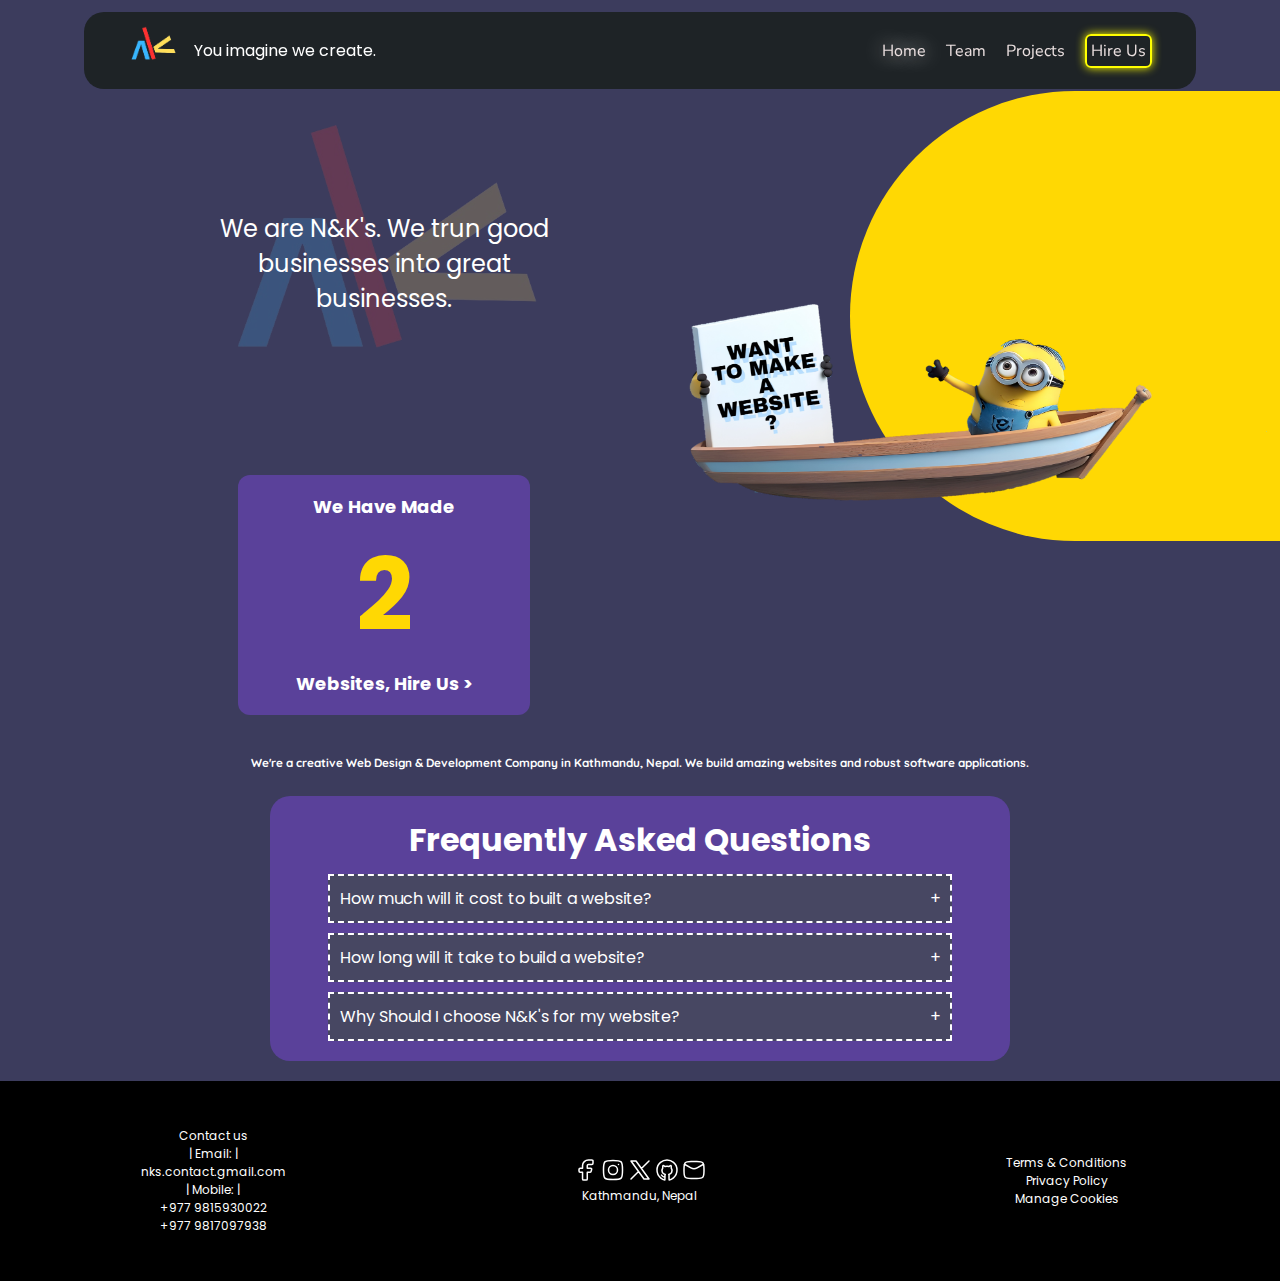
==== index.html @ 17c5c802 "Add files via upload" ====
<!DOCTYPE html>
<html lang="en">

<head>
    <title>N&K's</title>
    <meta charset="UTF-8">
    <meta name="viewport" content="width=device-width, initial-scale=1.0">
    <link rel="shortcut icon" href="Images/logo.png" type="image/x-icon">
    <link rel="stylesheet" href="style.css">
</head>

<body>
    <nav>
        <div class="logo">
            <div>
                <img src="Images/logo.png" alt="NIK's">
            </div>
            <div>
                You imagine we create.
            </div>
        </div>
        <div class="nav-icons">
            <ul>
                <li class="active"><a href="index.html">Home</a></li>
                <li><a href="team.html">Team</a></li>
                <li><a href="projects.html">Projects</a></li>
                <li class="highlight"><a href="hire.html">Hire Us</a></li>
            </ul>
        </div>

        <div class="mobile_icons_responsive">
            <ul>
                <li id="home_mbl" onclick="showContent(1)"><svg xmlns="http://www.w3.org/2000/svg" width="24"
                        height="24" viewBox="0 0 24 24" fill="none">
                        <path d="M12 17H12.009" stroke="#ffffff" stroke-width="1.5" stroke-linecap="round"
                            stroke-linejoin="round" />
                        <path
                            d="M20 8.5V13.5C20 17.2712 20 19.1569 18.8284 20.3284C17.6569 21.5 15.7712 21.5 12 21.5C8.22876 21.5 6.34315 21.5 5.17157 20.3284C4 19.1569 4 17.2712 4 13.5V8.5"
                            stroke="#ffffff" stroke-width="1.5" />
                        <path
                            d="M22 10.5L17.6569 6.33548C14.9902 3.77849 13.6569 2.5 12 2.5C10.3431 2.5 9.00981 3.77849 6.34315 6.33548L2 10.5"
                            stroke="#ffffff" stroke-width="1.5" stroke-linecap="round" />
                    </svg>
                    <p id="content1" class="content active">Home</p>
                </li>
                <li id="projects_mbl" onclick="showContent(3)"><svg xmlns="http://www.w3.org/2000/svg" width="24"
                        height="24" viewBox="0 0 24 24" fill="none">
                        <path
                            d="M10 12.3333C10 12.0233 10 11.8683 10.0341 11.7412C10.1265 11.3961 10.3961 11.1265 10.7412 11.0341C10.8683 11 11.0233 11 11.3333 11H12.6667C12.9767 11 13.1317 11 13.2588 11.0341C13.6039 11.1265 13.8735 11.3961 13.9659 11.7412C14 11.8683 14 12.0233 14 12.3333V13C14 14.1046 13.1046 15 12 15C10.8954 15 10 14.1046 10 13V12.3333Z"
                            stroke="#ffffff" stroke-width="1.5" stroke-linecap="round" stroke-linejoin="round" />
                        <path
                            d="M13.8016 13C14.1132 12.9095 14.4666 12.8005 14.88 12.673L19.0512 11.3866C20.5358 10.9288 21.2624 10.131 21.4204 8.74977C21.4911 8.13198 21.5265 7.82308 21.4768 7.57022C21.3349 6.84864 20.7289 6.26354 19.9213 6.06839C19.6383 6 19.283 6 18.5724 6H5.42757C4.717 6 4.36172 6 4.07871 6.06839C3.27111 6.26354 2.6651 6.84864 2.52323 7.57022C2.47351 7.82308 2.50886 8.13198 2.57956 8.74977C2.73764 10.131 3.46424 10.9288 4.94882 11.3866L9.11996 12.673C9.53336 12.8005 9.88684 12.9095 10.1984 13"
                            stroke="#ffffff" stroke-width="1.5" />
                        <path
                            d="M3.46283 11L3.26658 13.1723C2.91481 17.0662 2.73892 19.0131 3.86734 20.2566C4.99576 21.5 6.93851 21.5 10.824 21.5H13.176C17.0615 21.5 19.0042 21.5 20.1327 20.2566C21.2611 19.0131 21.0852 17.0662 20.7334 13.1723L20.5372 11"
                            stroke="#ffffff" stroke-width="1.5" stroke-linecap="round" stroke-linejoin="round" />
                        <path
                            d="M15.5 5.5L15.4227 5.23509C15.0377 3.91505 14.8452 3.25503 14.3869 2.87752C13.9286 2.5 13.3199 2.5 12.1023 2.5H11.8977C10.6801 2.5 10.0714 2.5 9.61309 2.87752C9.15478 3.25503 8.96228 3.91505 8.57727 5.23509L8.5 5.5"
                            stroke="#ffffff" stroke-width="1.5" />
                    </svg>
                    <p id="content3" class="content">Projects</p>
                </li>
                <li id="team_mbl" onclick="showContent(2)"><svg xmlns="http://www.w3.org/2000/svg" width="24"
                        height="24" viewBox="0 0 24 24" fill="none">
                        <path
                            d="M20.774 18C21.5233 18 22.1193 17.5285 22.6545 16.8691C23.7499 15.5194 21.9513 14.4408 21.2654 13.9126C20.568 13.3756 19.7894 13.0714 19 13M18 11C19.3807 11 20.5 9.88071 20.5 8.5C20.5 7.11929 19.3807 6 18 6"
                            stroke="#ffffff" stroke-width="1.5" stroke-linecap="round" />
                        <path
                            d="M3.22596 18C2.47666 18 1.88067 17.5285 1.34555 16.8691C0.250089 15.5194 2.04867 14.4408 2.73465 13.9126C3.43197 13.3756 4.21058 13.0714 5 13M5.5 11C4.11929 11 3 9.88071 3 8.5C3 7.11929 4.11929 6 5.5 6"
                            stroke="#ffffff" stroke-width="1.5" stroke-linecap="round" />
                        <path
                            d="M8.0838 15.1112C7.06203 15.743 4.38299 17.0331 6.0147 18.6474C6.81178 19.436 7.69952 20 8.81563 20H15.1844C16.3005 20 17.1882 19.436 17.9853 18.6474C19.617 17.0331 16.938 15.743 15.9162 15.1112C13.5201 13.6296 10.4799 13.6296 8.0838 15.1112Z"
                            stroke="#ffffff" stroke-width="1.5" stroke-linecap="round" stroke-linejoin="round" />
                        <path
                            d="M15.5 7.5C15.5 9.433 13.933 11 12 11C10.067 11 8.5 9.433 8.5 7.5C8.5 5.567 10.067 4 12 4C13.933 4 15.5 5.567 15.5 7.5Z"
                            stroke="#ffffff" stroke-width="1.5" />
                    </svg>
                    <p id="content2" class="content">Team</p>
                </li>
                <li id="Hire_mbl" onclick="showContent(4)">
                    <p id="content4" class="content active">Hire Us</p>
                </li>
            </ul>
        </div>
    </nav>

    <div id="section1" class="section-1">
        <div class="left">
            <div class="left-1">
                <div class="watermark">
                    <img src="Images/logo.png" alt="#">
                </div>
                <div class="text-1">
                    We are N&K's. We trun good businesses into great businesses.
                </div>
            </div>
            <div class="left-2">

                <a href="hire.html">
                    <div class="client_count">
                        <h1>We Have Made</h1>
                        <div class="client_countdown">
                            <div class="Countdown">
                                <h3 id="counter">00</h3>
                                <h2>Websites, Hire Us ></h2>
                            </div>
                        </div>
                    </div>
                </a>
            </div>
        </div>
        <div class="right">
            <div class="minion-semicircle">
                <img class="image-fade active" src="Images/minions/question.png" alt="Image 1">
                <img class="image-fade" src="Images/minions/answer.png" alt="Image 2">
                <img class="image-fade" src="Images/minions/known.png" alt="Image 3">
                <img class="image-fade" src="Images/minions/hiii.png" alt="Image 4">
            </div>

        </div>
    </div>
    <div id="logo_description" class="logo_description">
        <h3>We're a creative Web Design & Development Company in Kathmandu, Nepal. We build amazing websites and robust
            software applications.</h3>
    </div>
    <div class="faq-container">
        <h1>Frequently Asked Questions</h1>
        <div class="faq-question" onclick="toggleAnswer('question1')"><span> How much will it cost to built a
                website?</span><span>+</span></div>
        <div class="faq-answer" id="question1-answer">After you decide to hire us, we will analyze the idea, create and
            present you with a design, and provide you with a suitable cost estimate. The amount could roughly range
            between NPR 2,000 up to NPR 10,000. However, the website hosting plan is not included in this amount. You
            will need to pay for the hosting on a monthly or yearly basis. The hosting cost may vary based on the type
            of domain and certain other factors. <a class="learn-more" href="hire.html">See more about cost and
                pricing.</a></div>

        <div class="faq-question" onclick="toggleAnswer('question2')"><span> How long will it take to build a
                website?</span><span>+</span></div>
        <div class="faq-answer" id="question2-answer">Firstly, we will communicate with you frequently to achieve the
            best design that fits your criteria and satisfies you. Then, we will begin building the website. The
            timeframe for completion may vary, taking anywhere from less than a week to a couple of weeks, depending on
            the size of the project. <a class="learn-more" href="hire.html">View a summary of the process.</a></div>

        <div class="faq-question" onclick="toggleAnswer('question3')"> <span>Why Should I choose N&K's for my
                website?</span> <span>+</span></div>
        <div class="faq-answer" id="question3-answer">Our primary goal is to make websites affordable for small
            businesses. We will never disappoint our clients regarding the price. This is what makes us distinctive in
            the crowd. We will give extra priority to small-scale businesses. <a class="learn-more" href="team.html">See
                more about our vision and goals .</a></div>
    </div>
    <!-- Popup container -->
    <div id="popup-container" class="popup">
        <div class="popup-content">
            <span class="close-btn" onclick="closePopup()">&times;</span>
            <div class="privacy_policy_popup">
                <h1>Privacy Policy for NK'S - Website Building Company</h1>
                <h2>Effective Date: February 1, 2024</h2>
                <h3>NK'S, a website building company owned by Krishav Koirala and Nishanta Poudel (referred to as "we,"
                    "our," or "us"), is committed to protecting the privacy of our users and clients. This Privacy
                    Policy
                    outlines how we collect, use, disclose, and safeguard your personal information when you visit our
                    website or use our services.</h3>
                <h2>Information We Collect:</h2>
                <h3>1) Personal Information: <br>

                    When you use our services, we may collect personal information, including but not limited to your
                    name,
                    email address, phone number, and billing details.
                    <br>
                    2) Usage Information: <br>

                    We may collect information about how you interact with our website, such as the pages visited, the
                    time
                    spent on each page, and the features used.
                    <br>
                    3) Cookies: <br>


                    Like many websites, we use cookies to enhance your browsing experience. Cookies are small data files
                    stored on your device that help us improve our services and customize your experience.
                </h3>
                <h2>How We Use Your Information:</h2>
                <h3>1) Service Delivery: <br>

                    We use your personal information to provide and improve our website building services, respond to
                    your
                    inquiries, and fulfill your requests. <br>
                    2) Communication:
                    <br>
                    We may use your contact information to communicate with you about our services, updates, and
                    promotional
                    offers. You can opt-out of these communications at any time.
                    <br>
                    3) Analytics:
                    <br>
                    We analyze usage data to better understand how our website and services are used, enabling us to
                    enhance
                    user experience and improve our offerings.
                </h3>
                <h2>Data Security:</h2>
                <h3>1) Security Measures:
                    <br>
                    We implement industry-standard security measures to protect your information from unauthorized
                    access,
                    disclosure, alteration, and destruction. <br>
                    2)Data Retention:
                    <br>
                    We retain your personal information only for as long as necessary to fulfill the purposes outlined
                    in
                    this Privacy Policy, unless a longer retention period is required or permitted by law.
                </h3>
                <h2>Contact Us: </h2>
                <h3>
                    If you have questions or concerns about our Privacy Policy, please contact us at
                    nishantapoudel.niks@gmail.com ||krishavkoirala.niks@gmail.com

                    By using our website or services, you agree to the terms outlined in this Privacy Policy.

                    Thank you for choosing NK'S for your website building needs.</h3>
            </div>
        </div>
    </div>
    <div class="footer">
        <div class="portion-1">
            <div class="portion-1-element-1 glow">
                Contact us
            </div>
            <div class="portion-1-element-2 glow">
                | Email: |
            </div>
            <div class="portion-1-element-3 glow">
                nks.contact.gmail.com
            </div>
            <div class="portion-1-element-4 glow">
                | Mobile: |
            </div>
            <div class="portion-1-element-5 glow">
                +977 9815930022
            </div>
            <div class="portion-1-element-6 glow">
                +977 9817097938
            </div>
        </div>
        <div class="portion-2">
            <div class="portion-2-logo">
                <a href="#"> <svg xmlns="http://www.w3.org/2000/svg" width="24" height="24" viewBox="0 0 24 24"
                        fill="none">
                        <path fill-rule="evenodd" clip-rule="evenodd"
                            d="M6.18182 10.3333C5.20406 10.3333 5 10.5252 5 11.4444V13.1111C5 14.0304 5.20406 14.2222 6.18182 14.2222H8.54545V20.8889C8.54545 21.8081 8.74951 22 9.72727 22H12.0909C13.0687 22 13.2727 21.8081 13.2727 20.8889V14.2222H15.9267C16.6683 14.2222 16.8594 14.0867 17.0631 13.4164L17.5696 11.7497C17.9185 10.6014 17.7035 10.3333 16.4332 10.3333H13.2727V7.55556C13.2727 6.94191 13.8018 6.44444 14.4545 6.44444H17.8182C18.7959 6.44444 19 6.25259 19 5.33333V3.11111C19 2.19185 18.7959 2 17.8182 2H14.4545C11.191 2 8.54545 4.48731 8.54545 7.55556V10.3333H6.18182Z"
                            stroke="#ffffff" stroke-width="1.5" stroke-linejoin="round" />
                    </svg></a>
                <a href="#"><svg xmlns="http://www.w3.org/2000/svg" width="24" height="24" viewBox="0 0 24 24"
                        fill="none">
                        <path
                            d="M2.5 12C2.5 7.52166 2.5 5.28249 3.89124 3.89124C5.28249 2.5 7.52166 2.5 12 2.5C16.4783 2.5 18.7175 2.5 20.1088 3.89124C21.5 5.28249 21.5 7.52166 21.5 12C21.5 16.4783 21.5 18.7175 20.1088 20.1088C18.7175 21.5 16.4783 21.5 12 21.5C7.52166 21.5 5.28249 21.5 3.89124 20.1088C2.5 18.7175 2.5 16.4783 2.5 12Z"
                            stroke="#ffffff" stroke-width="1.5" stroke-linejoin="round" />
                        <path
                            d="M16.5 12C16.5 14.4853 14.4853 16.5 12 16.5C9.51472 16.5 7.5 14.4853 7.5 12C7.5 9.51472 9.51472 7.5 12 7.5C14.4853 7.5 16.5 9.51472 16.5 12Z"
                            stroke="#ffffff" stroke-width="1.5" />
                        <path d="M17.5078 6.5L17.4988 6.5" stroke="#ffffff" stroke-width="1.5" stroke-linecap="round"
                            stroke-linejoin="round" />
                    </svg></a>
                <a href="#"><svg xmlns="http://www.w3.org/2000/svg" width="24" height="24" viewBox="0 0 24 24"
                        fill="none">
                        <path
                            d="M3 21L10.5484 13.4516M21 3L13.4516 10.5484M13.4516 10.5484L8 3H3L10.5484 13.4516M13.4516 10.5484L21 21H16L10.5484 13.4516"
                            stroke="#ffffff" stroke-width="1.5" stroke-linecap="round" stroke-linejoin="round" />
                    </svg></a>
                <a href="#"><svg xmlns="http://www.w3.org/2000/svg" width="24" height="24" viewBox="0 0 24 24"
                        fill="none">
                        <path
                            d="M6.51734 17.1132C6.91177 17.6905 8.10883 18.9228 9.74168 19.2333M9.86428 22C8.83582 21.8306 2 19.6057 2 12.0926C2 5.06329 8.0019 2 12.0008 2C15.9996 2 22 5.06329 22 12.0926C22 19.6057 15.1642 21.8306 14.1357 22C14.1357 22 13.9267 18.5826 14.0487 17.9969C14.1706 17.4113 13.7552 16.4688 13.7552 16.4688C14.7262 16.1055 16.2043 15.5847 16.7001 14.1874C17.0848 13.1032 17.3268 11.5288 16.2508 10.0489C16.2508 10.0489 16.5318 7.65809 15.9996 7.56548C15.4675 7.47287 13.8998 8.51192 13.8998 8.51192C13.4432 8.38248 12.4243 8.13476 12.0018 8.17939C11.5792 8.13476 10.5568 8.38248 10.1002 8.51192C10.1002 8.51192 8.53249 7.47287 8.00036 7.56548C7.46823 7.65809 7.74917 10.0489 7.74917 10.0489C6.67316 11.5288 6.91516 13.1032 7.2999 14.1874C7.79575 15.5847 9.27384 16.1055 10.2448 16.4688C10.2448 16.4688 9.82944 17.4113 9.95135 17.9969C10.0733 18.5826 9.86428 22 9.86428 22Z"
                            stroke="#ffffff" stroke-width="1.5" stroke-linecap="round" stroke-linejoin="round" />
                    </svg></a>
                <a href="#"><svg xmlns="http://www.w3.org/2000/svg" width="24" height="24" viewBox="0 0 24 24"
                        fill="none">
                        <path d="M2 6L8.91302 9.91697C11.4616 11.361 12.5384 11.361 15.087 9.91697L22 6"
                            stroke="#ffffff" stroke-width="1.5" stroke-linejoin="round" />
                        <path
                            d="M2.01577 13.4756C2.08114 16.5412 2.11383 18.0739 3.24496 19.2094C4.37608 20.3448 5.95033 20.3843 9.09883 20.4634C11.0393 20.5122 12.9607 20.5122 14.9012 20.4634C18.0497 20.3843 19.6239 20.3448 20.7551 19.2094C21.8862 18.0739 21.9189 16.5412 21.9842 13.4756C22.0053 12.4899 22.0053 11.5101 21.9842 10.5244C21.9189 7.45886 21.8862 5.92609 20.7551 4.79066C19.6239 3.65523 18.0497 3.61568 14.9012 3.53657C12.9607 3.48781 11.0393 3.48781 9.09882 3.53656C5.95033 3.61566 4.37608 3.65521 3.24495 4.79065C2.11382 5.92608 2.08114 7.45885 2.01576 10.5244C1.99474 11.5101 1.99475 12.4899 2.01577 13.4756Z"
                            stroke="#ffffff" stroke-width="1.5" stroke-linejoin="round" />
                    </svg></a>
            </div>
            <div class="portion-2-element-1 glow">
                Kathmandu, Nepal
            </div>
        </div>
        <div class="portion-3">
            <div class="portion-3-element-1 glow">
                <a onclick="openPopup()">Terms & Conditions</a>
            </div>
            <div class="portion-3-element-2 glow">
                <a onclick="openPopup()">Privacy Policy</a>
            </div>
            <div class="portion-3-element-5 glow">
                <a>Manage Cookies</a>
            </div>
        </div>
    </div>

</body>

</html>

<script src="script.js"></script>
---- style.css ----
@import url('https://fonts.googleapis.com/css2?family=Nunito:wght@500&family=Poor+Story&family=Poppins&display=swap');

@import url('https://fonts.googleapis.com/css2?family=Quicksand:wght@300&display=swap');
/* font-family: 'Quicksand', sans-serif; */

:root {
    --primary-color: rgb(30 35 38);
    --secondary-color: #3c3c5d;
    --primary-text-color: rgb(255, 255, 255);
    --secondary-text-color: rgb(235, 224, 224);
}

* {
    margin: 0;
    padding: 0;
}

/* Change the width and height of the scrollbar */
::-webkit-scrollbar {
    width: 10px;
    height: 5px;
}

/* Change the color and rounded corners of the scrollbar thumb */
::-webkit-scrollbar-thumb {
    background-color: var(--primary-color);
    border-radius: 5px;
    height: 10px;
}




body {
    background-color: var(--secondary-color);
    display: flex;
    flex-direction: column;
    justify-content: center;
    align-items: center;

}

nav {
    margin: auto;
    margin-top: 12px;
    width: 80vw;
    position: sticky;
    top: 1%;
    padding: 10px 44px;
    z-index: 100;
    border-radius: 20px;
    display: flex;
    align-items: center;
    justify-content: space-between;
    background-color: var(--primary-color);
    color: var(--primary-text-color);

}

.active a {
    text-shadow: 0 0 20px rgb(255, 255, 255);

}

.highlight {
    border: 2px solid yellow;
    padding: 4px;
    border-radius: 6px;
    box-shadow: 0 0 10px yellow;
}

.highlight:hover {
    text-shadow: 0 0 20px yellow;
}

#Hire_mbl{
    color: yellow;
}

.nav-icons ul {
    display: flex;
    align-items: center;
    gap: 20px;
}

.nav-icons ul li a {
    list-style: none;
    font-family: 'Nunito', sans-serif;
    text-decoration: none;
    color: var(--secondary-text-color);
}

.nav-icons ul li {
    list-style: none;
}

.nav-icons ul li a:hover {
    color: rgb(255, 255, 255);
    cursor: pointer;
    text-shadow: 0 0 20px rgb(255, 255, 255);
    transition: .5s;
}



.logo img {
    height: 50px;
    pointer-events: none;
    user-select: none;
    -moz-user-select: none;
    -webkit-user-select: none;
    -ms-user-select: none;
}

.logo {
    display: flex;
    align-items: center;
    gap: 16px;
    font-family: 'Poppins', sans-serif;
    pointer-events: none;
    user-select: none;
    -moz-user-select: none;
    -webkit-user-select: none;
    -ms-user-select: none;
}


.mobile_icons_responsive {
    display: none;
    margin: auto;
}

.section-1 {
    width: 80vw;
    height: auto;
    margin: auto;
    margin-top: 2px;
    display: flex;
}

.left {
    width: 50%;
    gap: 40px;
    display: flex;
    flex-direction: column;
}

.left-1 {
    position: relative;
    display: flex;
    align-items: center;
    justify-content: center;
    margin: auto;
}

.left-1 .watermark img {
    height: 340px;
    filter: opacity(20%);
    pointer-events: none;
    user-select: none;
    -moz-user-select: none;
    -webkit-user-select: none;
    -ms-user-select: none;
}

.left-1 .text-1 {
    position: absolute;
    color: var(--primary-text-color);
    font-size: 24px;
    font-family: 'Poppins', sans-serif;
    text-align: center;
}

.left-2 {
    background-color: #5a419a;
    border-radius: 12px;
    height: auto;
    width: 50%;
    padding: 18px;
    display: flex;
    flex-direction: column;
    justify-content: center;
    text-align: center;
    align-items: center;
    margin: auto;
    margin-bottom: 20px;
    color: var(--primary-text-color);
    font-family: poppins;
}
.section-1 a {
    cursor: pointer;
    border: none;
    color: white;
    text-decoration: none;
}

.left-boxes {
    background-color: var(--primary-color);
    padding: 25px 70px;
    border-radius: 18px;

}

.left-2 .left-box-text-1 {
    display: flex;
    flex-direction: column;
    font-size: 28px;
}

.left-2 .left-box-text-2 {
    display: flex;
    align-items: center;
    justify-content: center;
    gap: 30px;
    font-size: 17px;
    cursor: pointer;
}

.left-2-box-1:hover {
    font-size: 17.5px;
    box-shadow: 0 0 16px rgb(255, 255, 255);
    /* text-shadow: 0 0 16px rgb(255, 255, 255); */
    transition: .5s;
}

.left-2-box-2:hover {
    font-size: 17.5px;
    box-shadow: 0 0 16px rgb(255, 255, 255);
    /* text-shadow: 0 0 16px rgb(255, 255, 255); */
    transition: .5s;
}

.right {
    width: 50%;
    height: auto;
}


.minion-semicircle {
    margin-left: 41%;
    width: 450px;
    height: 450px;
    background-color: #FFD803;
    border-radius: 50% 0 0% 50%;

}


.image-fade {
    position: absolute;
    top: 150px;
    right: 1%;
    width: 700px;
    opacity: 0;
    transition: opacity 1s ease-in-out;
    pointer-events: none;
    user-select: none;
    -moz-user-select: none;
    -webkit-user-select: none;
    -ms-user-select: none;
}

.image-fade.active {
    opacity: 1;
    pointer-events: none;
    user-select: none;
    -moz-user-select: none;
    -webkit-user-select: none;
    -ms-user-select: none;
}

.client_countdown {
    display: flex;
    flex-direction: row;
    text-align: center;
    gap: 50px;
    justify-content: center;
}

.client_count h1 {
    font-size: large;
}


.Countdown {
    color: white;
    font-family: poppins;
    text-align: center;
}

#counter {
    color: #FFD803;
    font-size: 100px;
}

.Countdown h2 {
    font-size: large;
}


.logo_description {
    margin-top: 20px;
    margin-bottom: 6px;
    color: white;
    font-family: 'Quicksand', sans-serif;
    font-size: 10px;
    align-items: center;
    text-align: center;
    display: block;
}

.popup {
    color: white;
    height: 90%;
    width: 90%;
    display: none;
    position: fixed;
    top: 50%;
    left: 50%;
    transform: translate(-50%, -50%);
    background-color: var(--primary-color);
    opacity: 0.9;
    padding: 20px;
    z-index: 999;
    border-radius: 20px;
    font-family: poppins;
}

.popup-content {
    position: relative;
}

.close-btn {
    position: absolute;
    top: 10px;
    right: 10px;
    cursor: pointer;
    font-size: 40px;
}

.close-btn:hover {
    opacity: 0.9;
}

.privacy_policy_popup {
    width: 80%;
}

.privacy_policy_popup h1 {
    color: yellow;
    margin-top: 10px;
}

.privacy_policy_popup h3 {
    font-size: small;
    font-family: 'Noto Sans', sans-serif;
}

.footer {
    margin-top: 10px;
    height: 200px;
    width: 100vw;
    background-color: black;
    color: var(--primary-text-color);
    margin: auto;
    display: grid;
    grid-template-columns: 1fr 1fr 1fr;
    font-family: poppins;
    font-size: 12px;
}

.portion-1,
.portion-2,
.portion-3 {
    display: flex;
    flex-direction: column;
    align-items: center;
    justify-content: center;
}

.footer a {
    color: var(--primary-text-color);
}

.glow {
    cursor: pointer;
}

.glow:hover {
    font-size: 12.4px;
    transition: .5s;
}


.faq-container {
    color: white;
    width: 700px;
    font-family: poppins;
    display: flex;
    margin-top: 20px;
    margin-bottom: 20px;
    padding: 20px 20px 20px;
    background-color: #5a419a;
    flex-direction: column;
    align-items: center;
    border-radius: 20px;
}

.faq-question {
    margin-top: 10px;
    cursor: pointer;
    padding: 10px;
    width: 600px;
    color: white;
    background-color: #474762;
    transition: background-color 0.3s ease-in-out;
    border: 2px dashed white;
    display: flex;
    justify-content: space-between;
}

.faq-answer {
    display: none;
    padding: 10px;
    background-color: #474762;
    color: white;
    width: 600px;
    margin-bottom: 5px;
    overflow: hidden;
    max-height: 0;
    transition: max-height 0.3s ease-in-out, padding 0.3s ease-in-out;
}

.faq-answer.show {
    display: block;
    max-height: 1000px;
    /* Adjust to a sufficiently large value */
    padding: 10px;
}

.learn-more {
    color: var(--primary-text-color);
}

@media screen and (max-width: 952px) {
    body {
        width: 100vw;
    }

    nav {
        height: 55px;
        position: fixed;
        top: auto;
        bottom: 0%;
        border-radius: 13px 13px 0 0;
        font-family: poppins;
        padding: 16px 0;
        width: 100vw;
    }

    .nav-icons {
        display: none;
    }

    .nav-icons ul {
        display: none;
    }

    .logo img {
        display: none;
    }

    .logo {
        display: none;
    }

    .mobile_icons_responsive {
        display: block;

    }


    .mobile_icons_responsive ul {
        display: flex;
        gap: 50px;
        margin: -24px;
        align-items: center;
    }

    .mobile_icons_responsive ul li a {
        list-style: none;
        font-family: 'Nunito', sans-serif;
        text-decoration: none;
        color: var(--primary-text-color);
    }

    .mobile_icons_responsive ul li {
        list-style: none;
        display: flex;
        flex-direction: column;
        align-items: center;
    }

    .mobile_icons_responsive ul li a:hover {
        user-select: none;
    }

    .left-2 .left-box-text-2 {
        cursor: none;
    }

    .content {
        display: none;
        opacity: 0;
        transform: translateY(20px);
        transition: opacity 1s ease-in-out, transform 1s ease-in-out;
    }

    .content.active {
        display: block;
        opacity: 1;
        transform: translateY(0);
    }

    .section-1 {
        display: flex;
        flex-direction: column-reverse;
    }

    .left {
        width: 100%;
    }

    .right {
        width: 100%;
    }

    .left-1 .watermark img {
        height: 250px;
    }

    .left-1 .text-1 {
        font-size: 20px;
    }

    .left-2 {
        width: 80%;
        font-size: 20px;
    }



    .left-2 .left-box-text-1 {
        font-size: 20px;
    }


    .left-boxes {
        padding: 15px 30px;
    }

    .left-box-text-2 {
        display: flex;
        align-items: center;
        justify-content: center;
        gap: 30px;
    }


    .minion-semicircle {
        margin-left: 16%;
        width: 300px;
        height: 300px;
    }

    .image-fade {
        top: 5%;
        width: 400px;
        right: 7%;
    }

    .faq-container{
        width: 300px;
        font-size: x-small;
    }

    .faq-answer{
        width: 290px;
    }

    .faq-question{
        width: 290px;
    }
    .portion-1,
    .portion-2,
    .portion-3 {
        justify-content: start;
    }

    .footer {
        padding-top: 20px;
        height: 150px;
        font-size: 7px;
    }

    
.privacy_policy_popup {
    width: 90%;
}

.privacy_policy_popup h1 {
    color: yellow;
    font-size: small;
    margin-top: 10px;
}

.privacy_policy_popup h3 {
    font-size: 10px;
    font-family: 'Noto Sans', sans-serif;
}

}
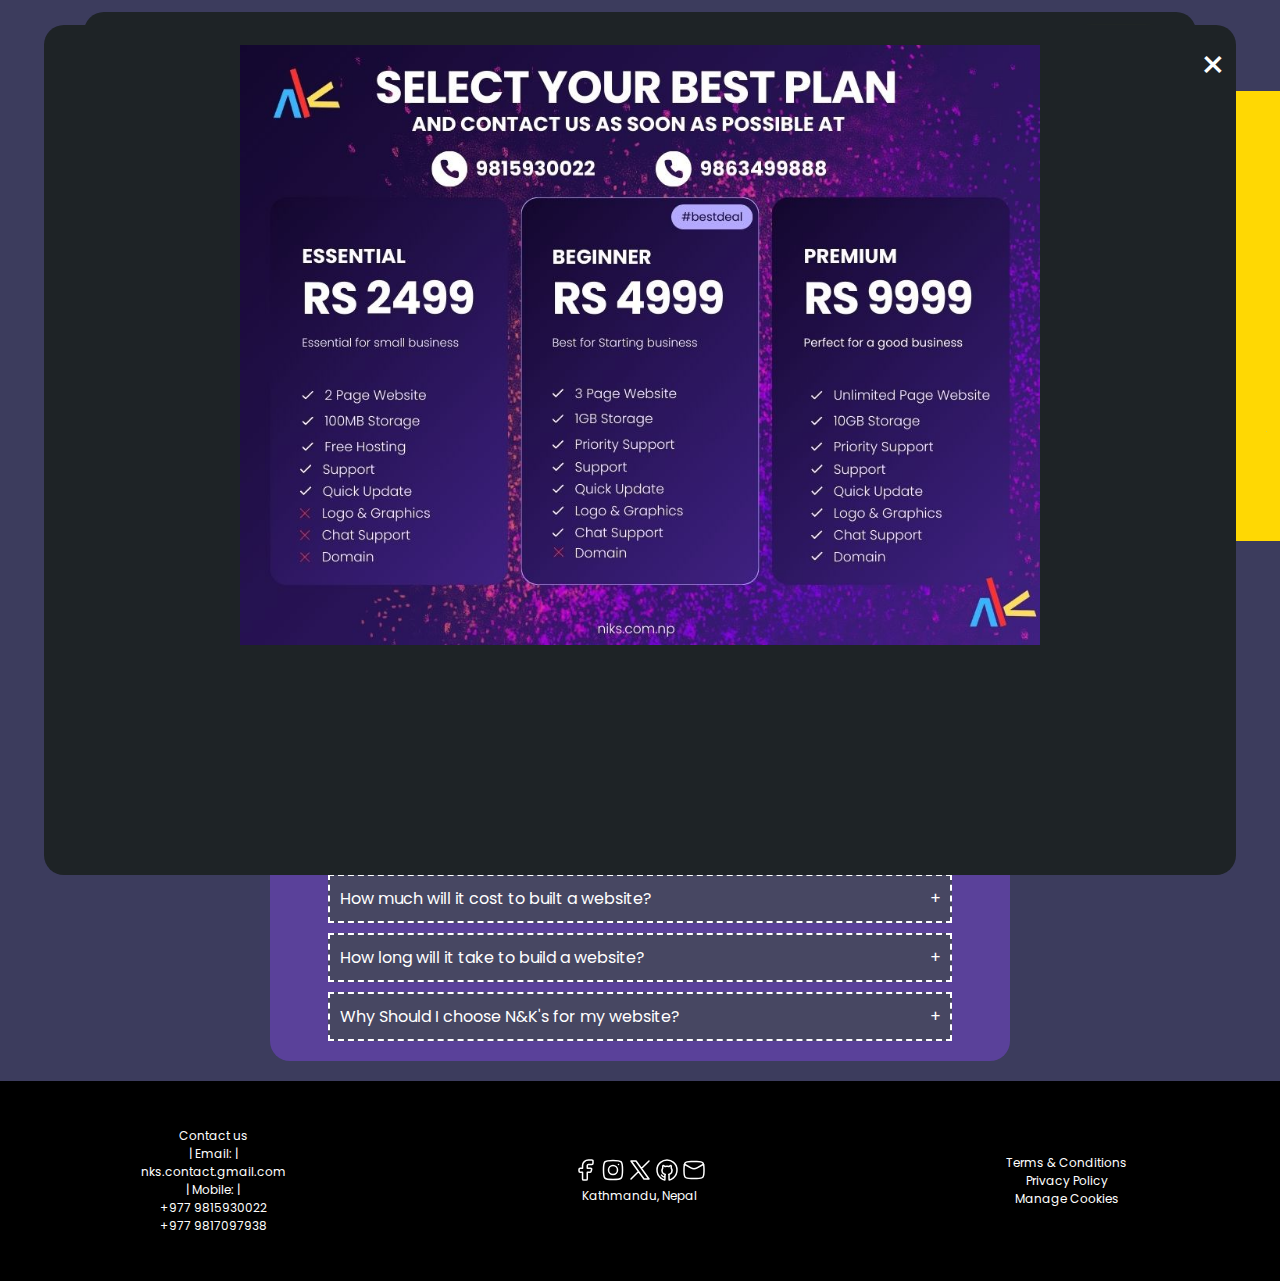
==== commit ea6fec54: "Add files via upload" ====
--- a/index.html
+++ b/index.html
@@ -150,7 +150,13 @@
     </div>
     <!-- Popup container -->
     <div id="popup-container" class="popup">
-        <div class="popup-content">
+        <div id="ads" class="ads">
+            <span class="close-btn" onclick="closeads()">&times;</span>
+            <center> <a href="/hire.html"><img  src="Images/graphics/plan.jpg" alt="" srcset="">
+            </a></center>
+            
+        </div>
+        <div id="privacy_policy_popup" class="popup-content">
             <span class="close-btn" onclick="closePopup()">&times;</span>
             <div class="privacy_policy_popup">
                 <h1>Privacy Policy for NK'S - Website Building Company</h1>
@@ -297,9 +303,40 @@
             </div>
         </div>
     </div>
+        <!--Start of Tawk.to Script-->
+<script type="text/javascript">
+    var Tawk_API=Tawk_API||{}, Tawk_LoadStart=new Date();
+    (function(){
+    var s1=document.createElement("script"),s0=document.getElementsByTagName("script")[0];
+    s1.async=true;
+    s1.src='https://embed.tawk.to/65c215050ff6374032c9e065/1hlv248h3';
+    s1.charset='UTF-8';
+    s1.setAttribute('crossorigin','*');
+    s0.parentNode.insertBefore(s1,s0);
+    })();
+    </script>
+    <!--End of Tawk.to Script-->
 
 </body>
 
 </html>
+<script>
+
+    function openads() {
+        document.getElementById('popup-container').style.display = 'block';
+        document.getElementById('ads').style.display = 'block';
+        document.getElementById('privacy_policy_popup').style.display = 'none';
+    }
+
+    function closeads() {
+        document.getElementById('popup-container').style.display = 'none';
+
+        document.getElementById('ads').style.display = 'none';
+        document.getElementById('privacy_policy_popup').style.display = 'block';
+    }
+    window.onload = function () {
+        openads();
+    };
+</script>
 
 <script src="script.js"></script>--- a/style.css
+++ b/style.css
@@ -319,7 +319,7 @@
     left: 50%;
     transform: translate(-50%, -50%);
     background-color: var(--primary-color);
-    opacity: 0.9;
+    opacity: 1;
     padding: 20px;
     z-index: 999;
     border-radius: 20px;
@@ -442,6 +442,10 @@
     color: var(--primary-text-color);
 }
 
+.ads img{
+    width: 800px;
+}
+
 @media screen and (max-width: 952px) {
     body {
         width: 100vw;
@@ -619,4 +623,8 @@
     font-family: 'Noto Sans', sans-serif;
 }
 
-}
+.ads img{
+    width: 350px;
+}
+
+}
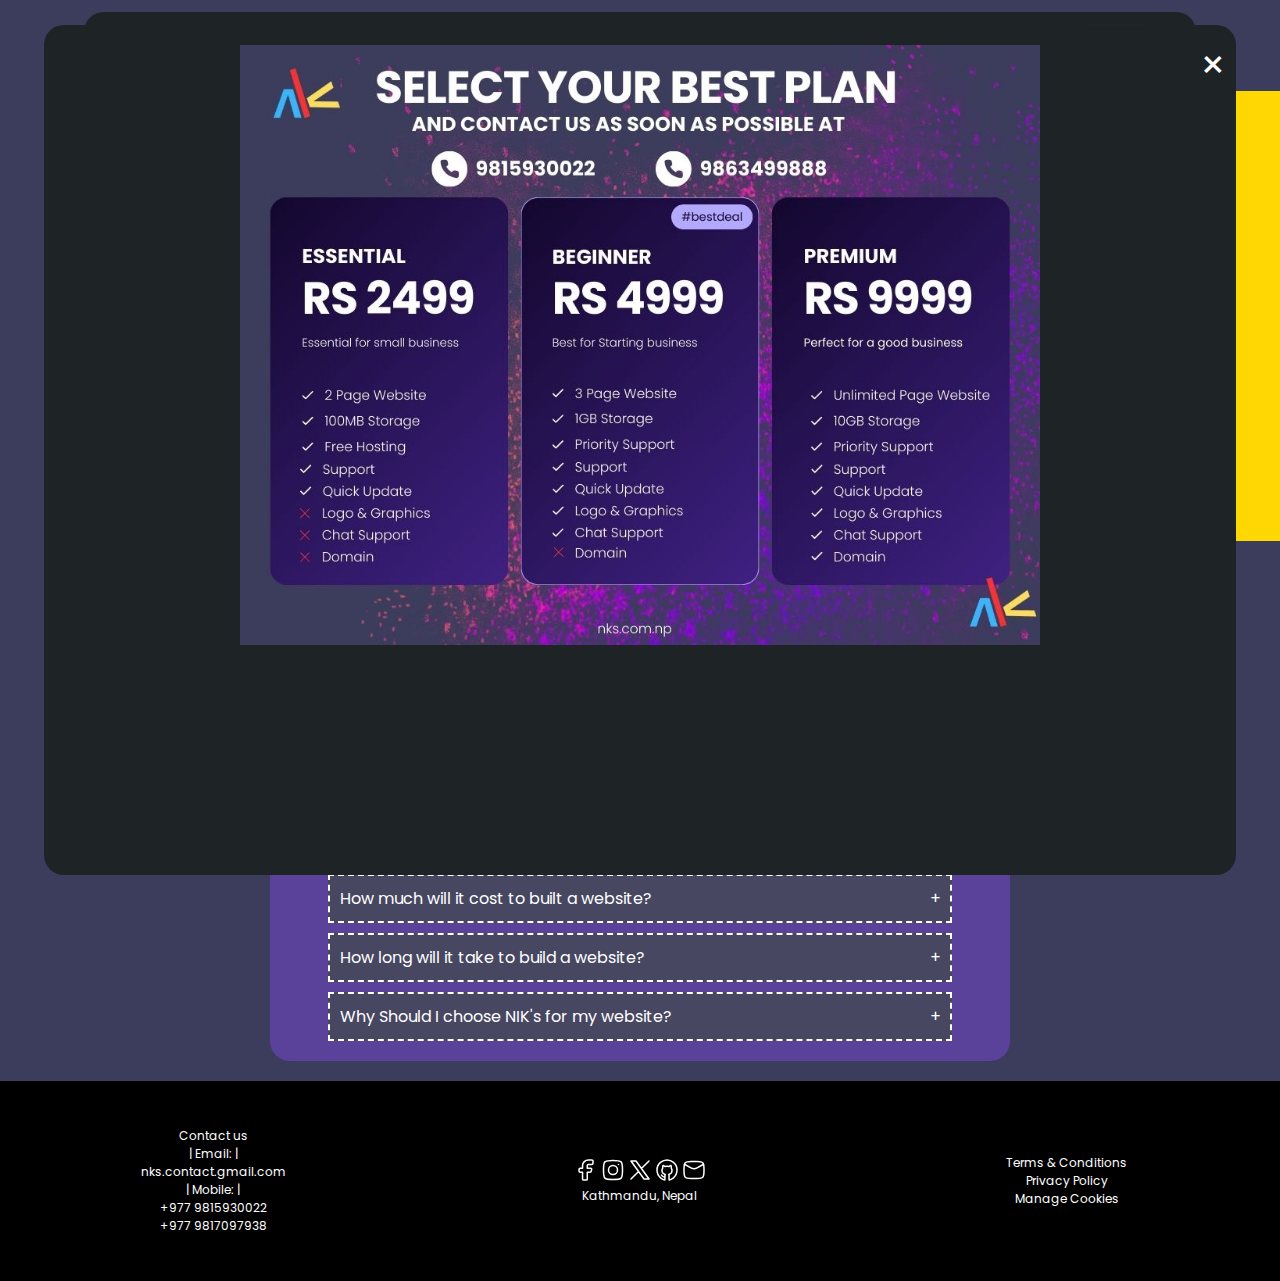
==== commit 736fa3cd: "Add files via upload" ====
--- a/index.html
+++ b/index.html
@@ -2,7 +2,7 @@
 <html lang="en">
 
 <head>
-    <title>N&K's</title>
+    <title>NIK's</title>
     <meta charset="UTF-8">
     <meta name="viewport" content="width=device-width, initial-scale=1.0">
     <link rel="shortcut icon" href="Images/logo.png" type="image/x-icon">
@@ -91,7 +91,7 @@
                     <img src="Images/logo.png" alt="#">
                 </div>
                 <div class="text-1">
-                    We are N&K's. We trun good businesses into great businesses.
+                    We are NIK's. We trun good businesses into great businesses.
                 </div>
             </div>
             <div class="left-2">
@@ -141,7 +141,7 @@
             timeframe for completion may vary, taking anywhere from less than a week to a couple of weeks, depending on
             the size of the project. <a class="learn-more" href="hire.html">View a summary of the process.</a></div>
 
-        <div class="faq-question" onclick="toggleAnswer('question3')"> <span>Why Should I choose N&K's for my
+        <div class="faq-question" onclick="toggleAnswer('question3')"> <span>Why Should I choose NIK's for my
                 website?</span> <span>+</span></div>
         <div class="faq-answer" id="question3-answer">Our primary goal is to make websites affordable for small
             businesses. We will never disappoint our clients regarding the price. This is what makes us distinctive in
@@ -159,9 +159,9 @@
         <div id="privacy_policy_popup" class="popup-content">
             <span class="close-btn" onclick="closePopup()">&times;</span>
             <div class="privacy_policy_popup">
-                <h1>Privacy Policy for NK'S - Website Building Company</h1>
+                <h1>Privacy Policy for NIK's - Website Building Company</h1>
                 <h2>Effective Date: February 1, 2024</h2>
-                <h3>NK'S, a website building company owned by Krishav Koirala and Nishanta Poudel (referred to as "we,"
+                <h3>NIK's, a website building company owned by Krishav Koirala and Nishanta Poudel (referred to as "we,"
                     "our," or "us"), is committed to protecting the privacy of our users and clients. This Privacy
                     Policy
                     outlines how we collect, use, disclose, and safeguard your personal information when you visit our
@@ -222,7 +222,7 @@
 
                     By using our website or services, you agree to the terms outlined in this Privacy Policy.
 
-                    Thank you for choosing NK'S for your website building needs.</h3>
+                    Thank you for choosing NIK's for your website building needs.</h3>
             </div>
         </div>
     </div>
